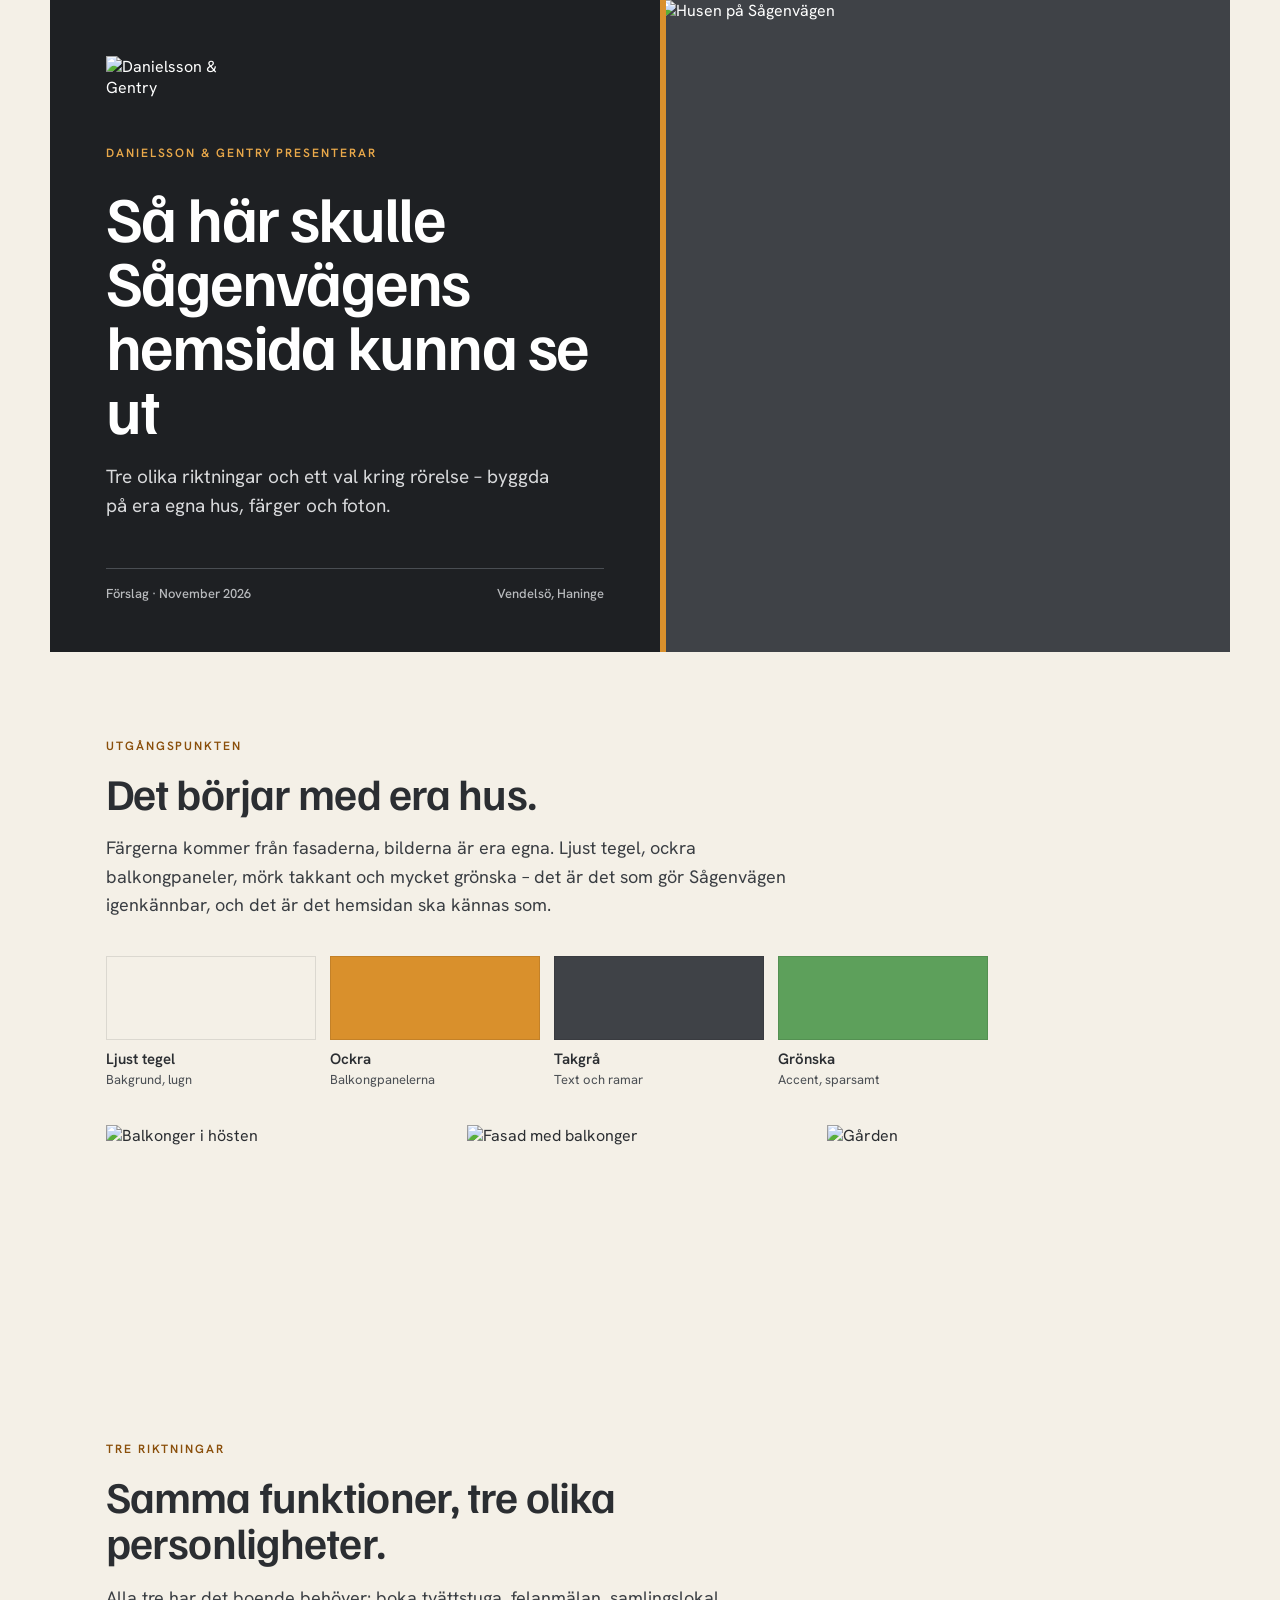
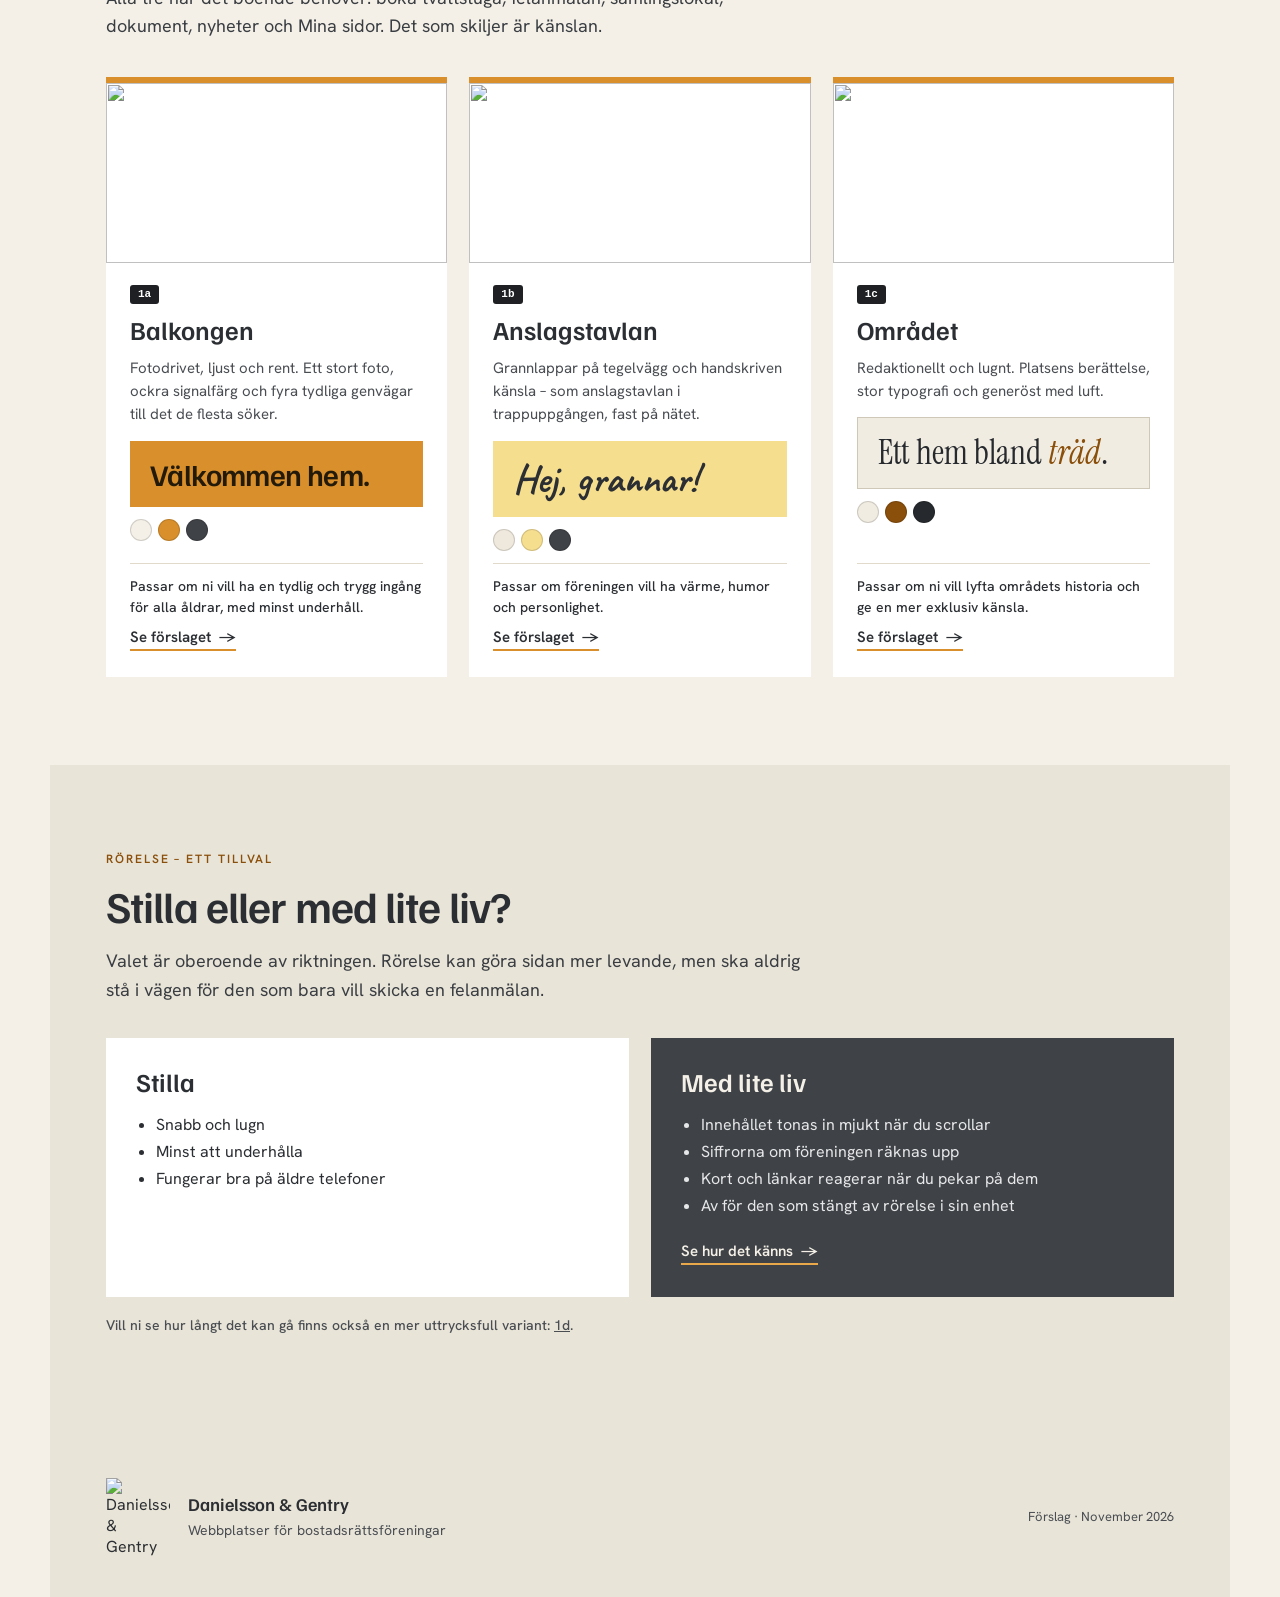
==== index.html @ 09987531 "Add files via upload" ====
<!DOCTYPE html>
<html lang="sv">
<head>
<meta charset="utf-8">
<meta name="viewport" content="width=device-width, initial-scale=1">
<title>Så här skulle Sågenvägens hemsida kunna se ut</title>
<meta name="robots" content="noindex, nofollow, noarchive">

<link rel="preconnect" href="https://fonts.googleapis.com">
<link href="https://fonts.googleapis.com/css2?family=Caveat:wght@700&family=Familjen+Grotesk:wght@400;500;600;700&family=Hanken+Grotesk:wght@400;500;600;700&family=Instrument+Serif:ital@0;1&display=swap" rel="stylesheet">
<style>
body{margin:0;background:#F4F0E7}
a{color:inherit}
.p{max-width:1180px;margin:0 auto;background:#F4F0E7;color:#2B2E32;font-family:'Hanken Grotesk',system-ui,sans-serif;overflow-x:clip}
.p *{box-sizing:border-box}
.sec{padding:88px 56px}
.kick{font:600 12px/1 'Hanken Grotesk',sans-serif;letter-spacing:.16em;text-transform:uppercase;color:#8A4F0B;margin-bottom:18px}
.h2{font:600 44px/1.05 'Familjen Grotesk',sans-serif;letter-spacing:-.02em;margin:0 0 18px;max-width:760px}
.lede{font:400 18px/1.6 'Hanken Grotesk',sans-serif;color:#3A3E43;max-width:700px;margin:0}

/* cover */
.cover{background:#1E2023;color:#fff;display:flex;flex-wrap:wrap;min-height:620px}
.cover .l{flex:1 1 460px;padding:56px 56px 48px;display:flex;flex-direction:column;justify-content:space-between;gap:48px}
.cover .logo{width:112px;height:auto;display:block}
.cover .by{font:600 12px/1.3 'Hanken Grotesk',sans-serif;letter-spacing:.16em;text-transform:uppercase;color:#E9A84A;margin-bottom:22px}
.cover h1{font:600 64px/1 'Familjen Grotesk',sans-serif;letter-spacing:-.025em;margin:0 0 22px}
.cover .sub{font:400 19px/1.55 'Hanken Grotesk',sans-serif;color:#D8D9DB;max-width:460px}
.cover .meta{font:500 13px/1.4 'Hanken Grotesk',sans-serif;color:#B9BBBE;border-top:1px solid #4A4E53;padding-top:16px;display:flex;justify-content:space-between;gap:16px}
.cover .r{flex:1 1 420px;min-height:340px;position:relative;background:#3F4247}
.cover .r img{position:absolute;inset:0;width:100%;height:100%;object-fit:cover;object-position:60% 55%}
.cover .r::after{content:"";position:absolute;left:0;top:0;bottom:0;width:6px;background:#D9902C}

/* swatches + photos */
.sw{display:flex;flex-wrap:wrap;gap:14px;margin:36px 0 36px}
.sw div{flex:1 1 160px;max-width:210px}
.sw i{display:block;height:84px;border:1px solid rgba(0,0,0,.1)}
.sw b{display:block;font:600 15px/1.2 'Hanken Grotesk',sans-serif;margin-top:10px}
.sw span{font:400 13px/1.3 'Hanken Grotesk',sans-serif;color:#4A4E53}
.ph3{display:flex;flex-wrap:wrap;gap:14px}
.ph3 img{flex:1 1 240px;height:230px;object-fit:cover;display:block;min-width:0;width:100%}
.note{font:500 14px/1.5 'Hanken Grotesk',sans-serif;color:#4A4E53;margin-top:18px}

/* directions */
.dirs{display:flex;flex-wrap:wrap;gap:22px;margin-top:36px;align-items:stretch}
.dc{flex:1 1 300px;background:#fff;display:flex;flex-direction:column;border-top:6px solid #D9902C;transition:transform .3s ease,box-shadow .3s ease;position:relative}
.dc:hover{transform:translateY(-6px);box-shadow:0 16px 28px rgba(40,30,10,.14)}
.dc img{width:100%;height:180px;object-fit:cover;display:block}
.dc .b{padding:22px 24px 26px;display:flex;flex-direction:column;gap:12px;flex:1}
.tag{display:inline-block;font:600 11px/1 ui-monospace,Menlo,monospace;padding:4px 8px;background:#1E2023;color:#fff;align-self:flex-start;border-radius:3px}
.dc h3{font:600 26px/1.1 'Familjen Grotesk',sans-serif;margin:0}
.dc p{font:400 15px/1.55 'Hanken Grotesk',sans-serif;color:#4A4E53;margin:0}
.try{padding:18px 20px;margin-top:2px}
.chips{display:flex;gap:6px}
.chips i{width:22px;height:22px;border-radius:50%;border:1px solid rgba(0,0,0,.15);display:block}
.fit{font:500 14px/1.5 'Hanken Grotesk',sans-serif;color:#2B2E32;border-top:1px solid #E1DACB;padding-top:12px;margin-top:auto}
.rec{position:absolute;right:14px;top:14px;background:#D9902C;color:#241A0A;font:600 12px/1 'Hanken Grotesk',sans-serif;padding:7px 10px;letter-spacing:.04em;z-index:2}
.lnk{font:600 15px/1 'Hanken Grotesk',sans-serif;color:#2B2E32;text-decoration:none;display:inline-flex;gap:8px;align-items:center;border-bottom:2px solid #D9902C;padding-bottom:4px;align-self:flex-start;transition:gap .25s}
.lnk:hover{gap:14px}

/* motion */
.mo{display:flex;flex-wrap:wrap;gap:22px;margin-top:34px}
.mo .c{flex:1 1 360px;padding:30px 30px 32px;background:#fff}
.mo .c.d{background:#3F4247;color:#F4F0E7}
.mo h3{font:600 26px/1.1 'Familjen Grotesk',sans-serif;margin:0 0 10px}
.mo ul{margin:14px 0 20px;padding-left:20px;font:400 16px/1.7 'Hanken Grotesk',sans-serif}
.mo .c.d ul{color:#E6E7E8}
.mo .c.d .lnk{color:#F4F0E7;border-bottom-color:#E9A84A}

/* steps */
.steps{display:flex;flex-wrap:wrap;gap:22px;margin-top:34px}
.st{flex:1 1 260px;border-top:2px solid #2B2E32;padding-top:18px}
.st .n{font:600 44px/1 'Familjen Grotesk',sans-serif;color:#D9902C}
.st h3{font:600 22px/1.2 'Familjen Grotesk',sans-serif;margin:10px 0 8px}
.st p{font:400 16px/1.55 'Hanken Grotesk',sans-serif;color:#4A4E53;margin:0}

/* footer */
.ft{background:#E9E4D8;padding:40px 56px;display:flex;flex-wrap:wrap;align-items:center;justify-content:space-between;gap:24px}
.ft img{width:64px;height:auto;display:block}
.ft .t{font:600 18px/1.3 'Familjen Grotesk',sans-serif}
.ft .t span{display:block;font:400 14px/1.5 'Hanken Grotesk',sans-serif;color:#4A4E53;margin-top:4px}

/* gentle reveal */
.cover .l>*{animation:up .9s cubic-bezier(.2,.7,.2,1) both}
.cover .l>*:nth-child(2){animation-delay:.15s}
.cover .l>*:nth-child(3){animation-delay:.3s}
@keyframes up{from{opacity:0;transform:translateY(20px)}to{opacity:1;transform:none}}
@media (max-width:640px){.sec{padding:56px 22px}.cover .l{padding:32px 22px}.cover h1{font-size:44px}.h2{font-size:34px}.ft{padding:32px 22px}}
@media (prefers-reduced-motion:reduce){.p *{animation:none!important;transition:none!important}}
@media print{
 .p,.p *{-webkit-print-color-adjust:exact;print-color-adjust:exact}
 .p *{animation:none!important;transition:none!important}
 .dc,.st,.mo .c,.sw div,.ft{break-inside:avoid}
 .sec{break-inside:auto}
 .cover{break-after:page}
}
</style>

<style>
/* ---- mobil ---- */
html{-webkit-text-size-adjust:100%}body{overflow-x:hidden}img{max-width:100%}
@media (max-width:820px){.sec{padding:56px 20px}.cover .l{padding:32px 20px}.cover h1{font-size:42px}.h2{font-size:32px}.ft{padding:32px 20px}.cover{min-height:0}.cover .r{min-height:240px}}
</style>
</head>
<body>



<div id="p-root" class="p">

<header class="cover">
 <div class="l">
  <img class="logo" src="img/dg-logo-white.png" alt="Danielsson &amp; Gentry">
  <div>
   <div class="by">Danielsson &amp; Gentry presenterar</div>
   <h1>Så här skulle Sågenvägens hemsida kunna se ut</h1>
   <div class="sub">Tre olika riktningar och ett val kring rörelse – byggda på era egna hus, färger och foton.</div>
  </div>
  <div class="meta"><span>Förslag · November 2026</span><span>Vendelsö, Haninge</span></div>
 </div>
 <div class="r"><img src="img/gard.jpg" alt="Husen på Sågenvägen"></div>
</header>

<section class="sec">
 <div class="rv"><div class="kick">Utgångspunkten</div>
 <h2 class="h2">Det börjar med era hus.</h2>
 <p class="lede">Färgerna kommer från fasaderna, bilderna är era egna. Ljust tegel, ockra balkongpaneler, mörk takkant och mycket grönska – det är det som gör Sågenvägen igenkännbar, och det är det hemsidan ska kännas som.</p></div>
 <div class="sw rv" style="--d:.1s">
  <div><i style="background:#F4F0E7"></i><b>Ljust tegel</b><span>Bakgrund, lugn</span></div>
  <div><i style="background:#D9902C"></i><b>Ockra</b><span>Balkongpanelerna</span></div>
  <div><i style="background:#3F4247"></i><b>Takgrå</b><span>Text och ramar</span></div>
  <div><i style="background:#5DA05B"></i><b>Grönska</b><span>Accent, sparsamt</span></div>
 </div>
 <div class="ph3 rv" style="--d:.15s">
  <img src="img/balkonger.jpg" alt="Balkonger i hösten" style="object-position:40% 60%">
  <img src="img/fasad.jpg" alt="Fasad med balkonger" style="object-position:50% 40%">
  <img src="img/gard.jpg" alt="Gården" style="object-position:62% 55%">
 </div>
 </section>

<section class="sec" style="padding-top:0">
 <div class="rv"><div class="kick">Tre riktningar</div>
 <h2 class="h2">Samma funktioner, tre olika personligheter.</h2>
 <p class="lede">Alla tre har det boende behöver: boka tvättstuga, felanmälan, samlingslokal, dokument, nyheter och Mina sidor. Det som skiljer är känslan.</p></div>
 <div class="dirs">
  <article class="dc rv" style="--d:0s">
   <img src="img/gard.jpg" alt="" style="object-position:62% 55%">
   <div class="b">
    <span class="tag">1a</span>
    <h3>Balkongen</h3>
    <p>Fotodrivet, ljust och rent. Ett stort foto, ockra signalfärg och fyra tydliga genvägar till det de flesta söker.</p>
    <div class="try" style="background:#D9902C;color:#241A0A;font:600 30px/1 'Familjen Grotesk',sans-serif;letter-spacing:-.02em">Välkommen hem.</div>
    <div class="chips" aria-hidden="true"><i style="background:#F4F0E7"></i><i style="background:#D9902C"></i><i style="background:#3F4247"></i></div>
    <div class="fit">Passar om ni vill ha en tydlig och trygg ingång för alla åldrar, med minst underhåll.</div>
    <a class="lnk" href="balkongen.html">Se förslaget <span aria-hidden="true">→</span></a>
   </div>
  </article>
  <article class="dc rv" style="--d:.12s">
   <img src="img/balkonger.jpg" alt="" style="object-position:40% 55%">
   <div class="b">
    <span class="tag">1b</span>
    <h3>Anslagstavlan</h3>
    <p>Grannlappar på tegelvägg och handskriven känsla – som anslagstavlan i trappuppgången, fast på nätet.</p>
    <div class="try" style="background:#F6DE8F;color:#2B2E32;font:700 40px/1 'Caveat',cursive">Hej, grannar!</div>
    <div class="chips" aria-hidden="true"><i style="background:#EFE9DD"></i><i style="background:#F6DE8F"></i><i style="background:#3F4247"></i></div>
    <div class="fit">Passar om föreningen vill ha värme, humor och personlighet.</div>
    <a class="lnk" href="anslagstavlan.html">Se förslaget <span aria-hidden="true">→</span></a>
   </div>
  </article>
  <article class="dc rv" style="--d:.24s">
   <img src="img/fasad.jpg" alt="" style="object-position:50% 40%">
   <div class="b">
    <span class="tag">1c</span>
    <h3>Området</h3>
    <p>Redaktionellt och lugnt. Platsens berättelse, stor typografi och generöst med luft.</p>
    <div class="try" style="background:#F1ECE1;color:#26292D;border:1px solid #CFC8B8;font:400 34px/1 'Instrument Serif',serif">Ett hem bland <em style="color:#8A4F0B">träd</em>.</div>
    <div class="chips" aria-hidden="true"><i style="background:#F1ECE1"></i><i style="background:#8A4F0B"></i><i style="background:#26292D"></i></div>
    <div class="fit">Passar om ni vill lyfta områdets historia och ge en mer exklusiv känsla.</div>
    <a class="lnk" href="omradet.html">Se förslaget <span aria-hidden="true">→</span></a>
   </div>
  </article>
 </div>
 </section>

<section class="sec" style="background:#E9E4D8">
 <div class="rv"><div class="kick">Rörelse – ett tillval</div>
 <h2 class="h2">Stilla eller med lite liv?</h2>
 <p class="lede">Valet är oberoende av riktningen. Rörelse kan göra sidan mer levande, men ska aldrig stå i vägen för den som bara vill skicka en felanmälan.</p></div>
 <div class="mo">
  <div class="c rv"><h3>Stilla</h3>
   <ul><li>Snabb och lugn</li><li>Minst att underhålla</li><li>Fungerar bra på äldre telefoner</li></ul></div>
  <div class="c d rv" style="--d:.12s"><h3>Med lite liv</h3>
   <ul><li>Innehållet tonas in mjukt när du scrollar</li><li>Siffrorna om föreningen räknas upp</li><li>Kort och länkar reagerar när du pekar på dem</li><li>Av för den som stängt av rörelse i sin enhet</li></ul>
   <a class="lnk" href="rorelse-dampad.html">Se hur det känns <span aria-hidden="true">→</span></a></div>
 </div>
 <p class="note rv">Vill ni se hur långt det kan gå finns också en mer uttrycksfull variant: <a href="rorelse-uttrycksfull.html">1d</a>.</p>
</section>

<footer class="ft">
 <div style="display:flex;align-items:center;gap:18px"><img src="img/dg-logo-black.png" alt="Danielsson &amp; Gentry"><div class="t">Danielsson &amp; Gentry<span>Webbplatser för bostadsrättsföreningar</span></div></div>
 <div style="font:400 13px/1.5 'Hanken Grotesk',sans-serif;color:#4A4E53">Förslag · November 2026</div>
</footer>
</div>


</body>
</html>
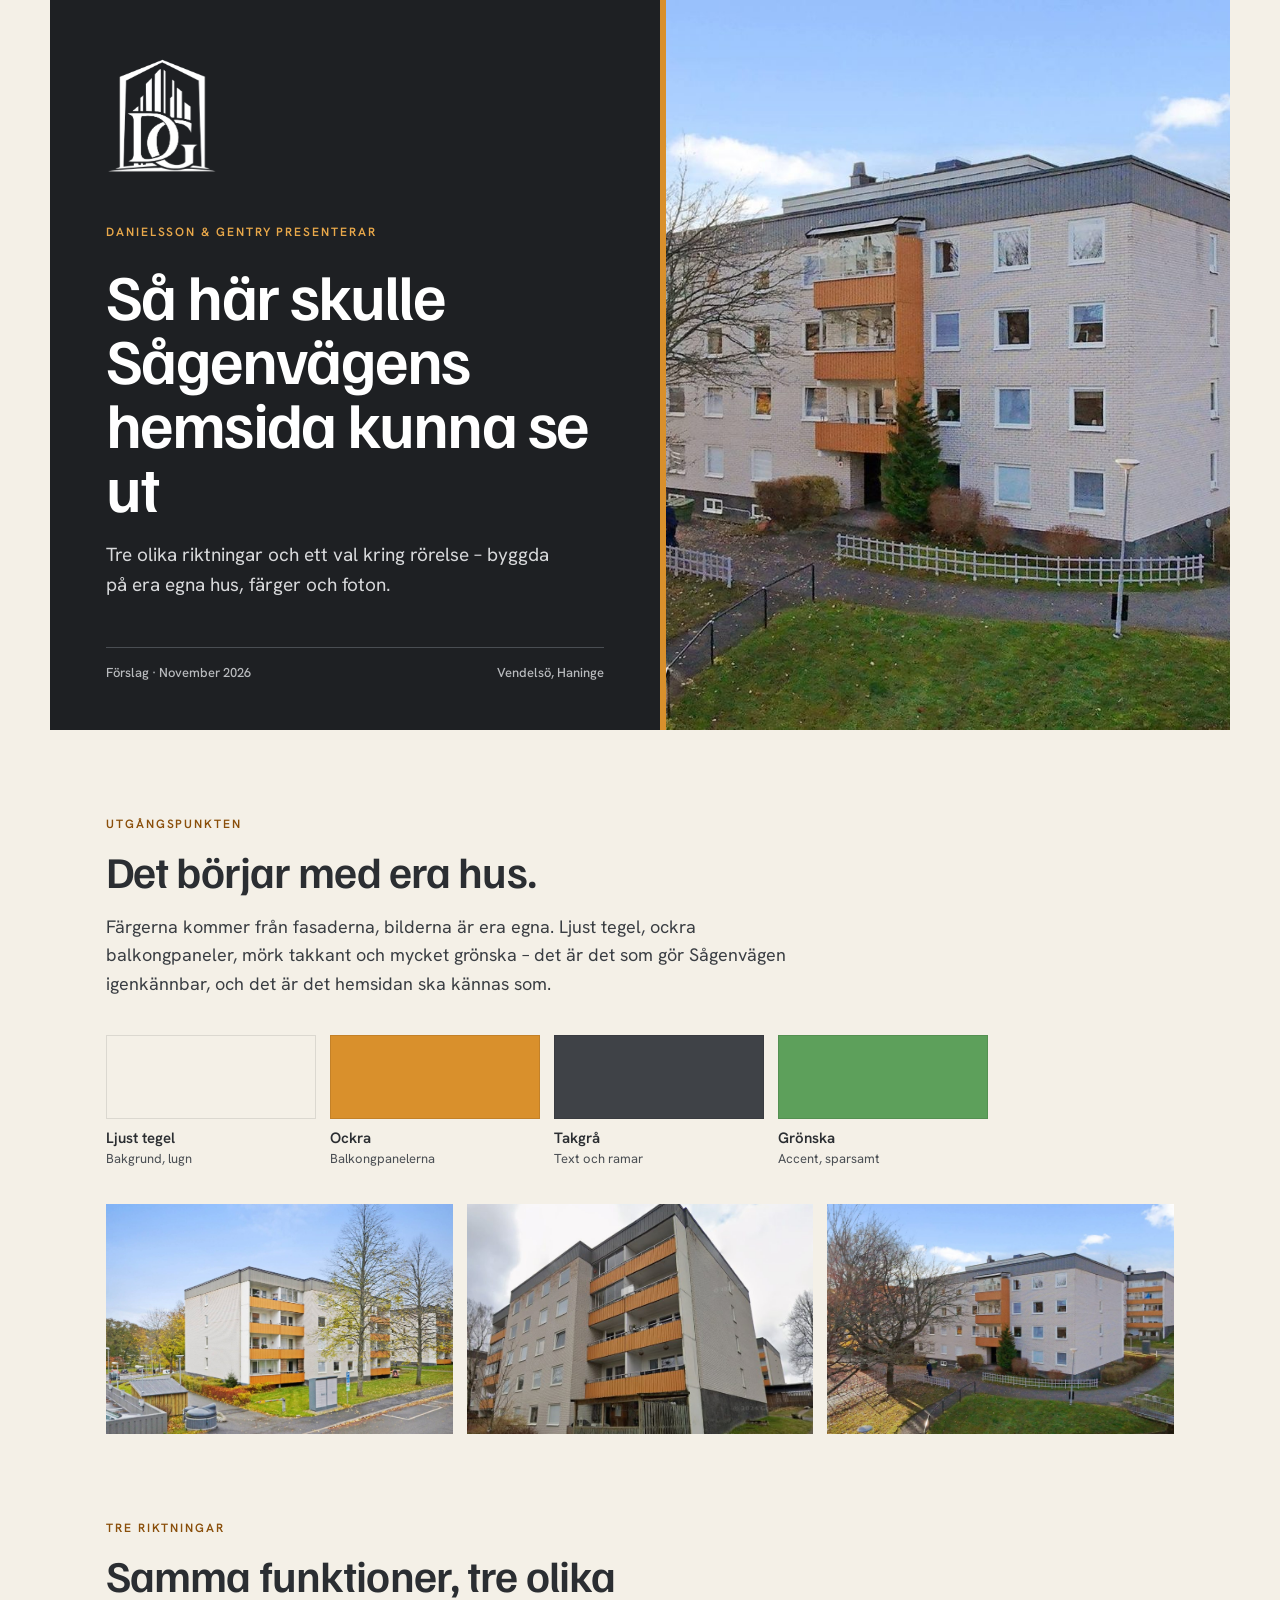
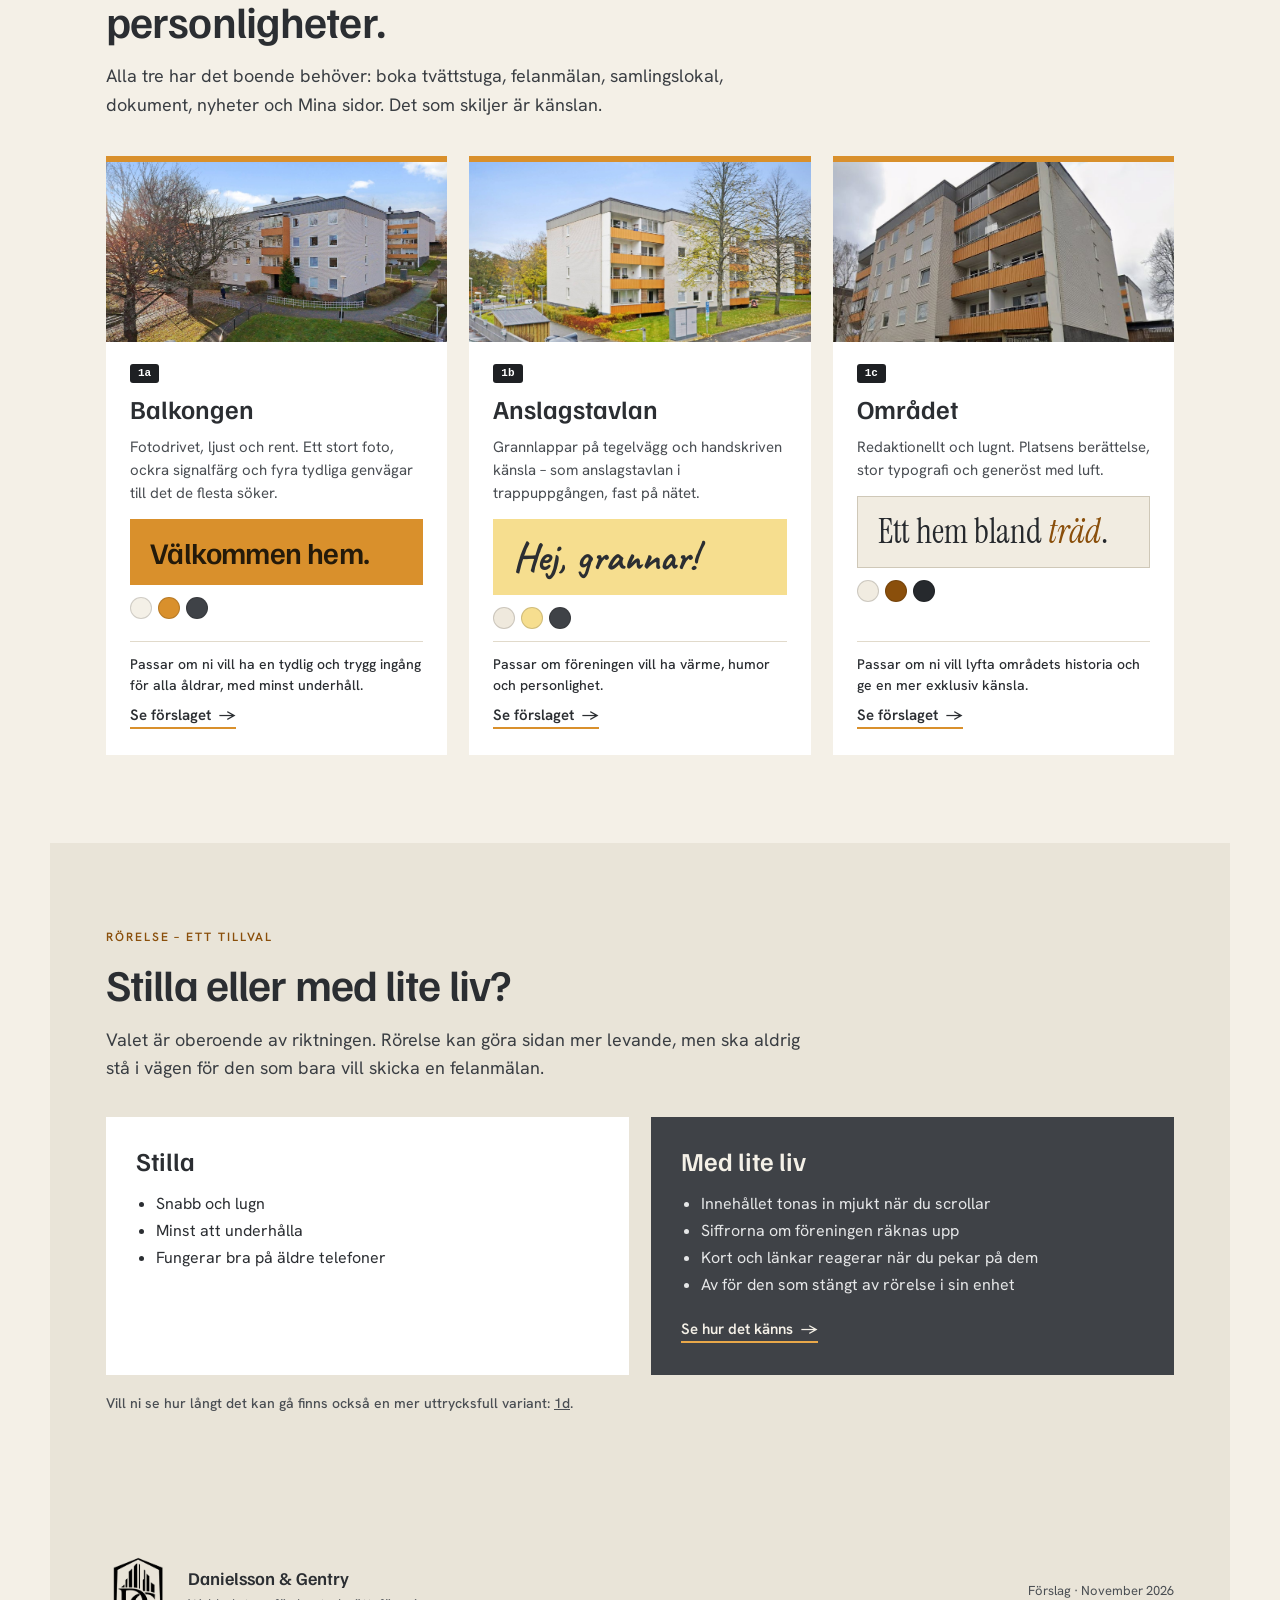
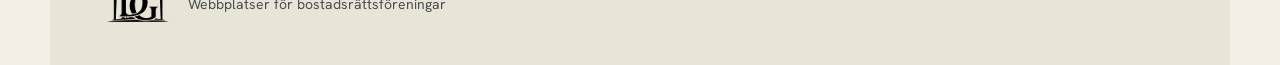
==== commit 8fb049dc: "Add files via upload" ====
--- a/index.html
+++ b/index.html
@@ -109,7 +109,7 @@
 
 <header class="cover">
  <div class="l">
-  <img class="logo" src="img/dg-logo-white.png" alt="Danielsson &amp; Gentry">
+  <img class="logo" src="dg-logo-white.png" alt="Danielsson &amp; Gentry">
   <div>
    <div class="by">Danielsson &amp; Gentry presenterar</div>
    <h1>Så här skulle Sågenvägens hemsida kunna se ut</h1>
@@ -117,7 +117,7 @@
   </div>
   <div class="meta"><span>Förslag · November 2026</span><span>Vendelsö, Haninge</span></div>
  </div>
- <div class="r"><img src="img/gard.jpg" alt="Husen på Sågenvägen"></div>
+ <div class="r"><img src="gard.jpg" alt="Husen på Sågenvägen"></div>
 </header>
 
 <section class="sec">
@@ -131,9 +131,9 @@
   <div><i style="background:#5DA05B"></i><b>Grönska</b><span>Accent, sparsamt</span></div>
  </div>
  <div class="ph3 rv" style="--d:.15s">
-  <img src="img/balkonger.jpg" alt="Balkonger i hösten" style="object-position:40% 60%">
-  <img src="img/fasad.jpg" alt="Fasad med balkonger" style="object-position:50% 40%">
-  <img src="img/gard.jpg" alt="Gården" style="object-position:62% 55%">
+  <img src="balkonger.jpg" alt="Balkonger i hösten" style="object-position:40% 60%">
+  <img src="fasad.jpg" alt="Fasad med balkonger" style="object-position:50% 40%">
+  <img src="gard.jpg" alt="Gården" style="object-position:62% 55%">
  </div>
  </section>
 
@@ -143,7 +143,7 @@
  <p class="lede">Alla tre har det boende behöver: boka tvättstuga, felanmälan, samlingslokal, dokument, nyheter och Mina sidor. Det som skiljer är känslan.</p></div>
  <div class="dirs">
   <article class="dc rv" style="--d:0s">
-   <img src="img/gard.jpg" alt="" style="object-position:62% 55%">
+   <img src="gard.jpg" alt="" style="object-position:62% 55%">
    <div class="b">
     <span class="tag">1a</span>
     <h3>Balkongen</h3>
@@ -155,7 +155,7 @@
    </div>
   </article>
   <article class="dc rv" style="--d:.12s">
-   <img src="img/balkonger.jpg" alt="" style="object-position:40% 55%">
+   <img src="balkonger.jpg" alt="" style="object-position:40% 55%">
    <div class="b">
     <span class="tag">1b</span>
     <h3>Anslagstavlan</h3>
@@ -167,7 +167,7 @@
    </div>
   </article>
   <article class="dc rv" style="--d:.24s">
-   <img src="img/fasad.jpg" alt="" style="object-position:50% 40%">
+   <img src="fasad.jpg" alt="" style="object-position:50% 40%">
    <div class="b">
     <span class="tag">1c</span>
     <h3>Området</h3>
@@ -196,7 +196,7 @@
 </section>
 
 <footer class="ft">
- <div style="display:flex;align-items:center;gap:18px"><img src="img/dg-logo-black.png" alt="Danielsson &amp; Gentry"><div class="t">Danielsson &amp; Gentry<span>Webbplatser för bostadsrättsföreningar</span></div></div>
+ <div style="display:flex;align-items:center;gap:18px"><img src="dg-logo-black.png" alt="Danielsson &amp; Gentry"><div class="t">Danielsson &amp; Gentry<span>Webbplatser för bostadsrättsföreningar</span></div></div>
  <div style="font:400 13px/1.5 'Hanken Grotesk',sans-serif;color:#4A4E53">Förslag · November 2026</div>
 </footer>
 </div>
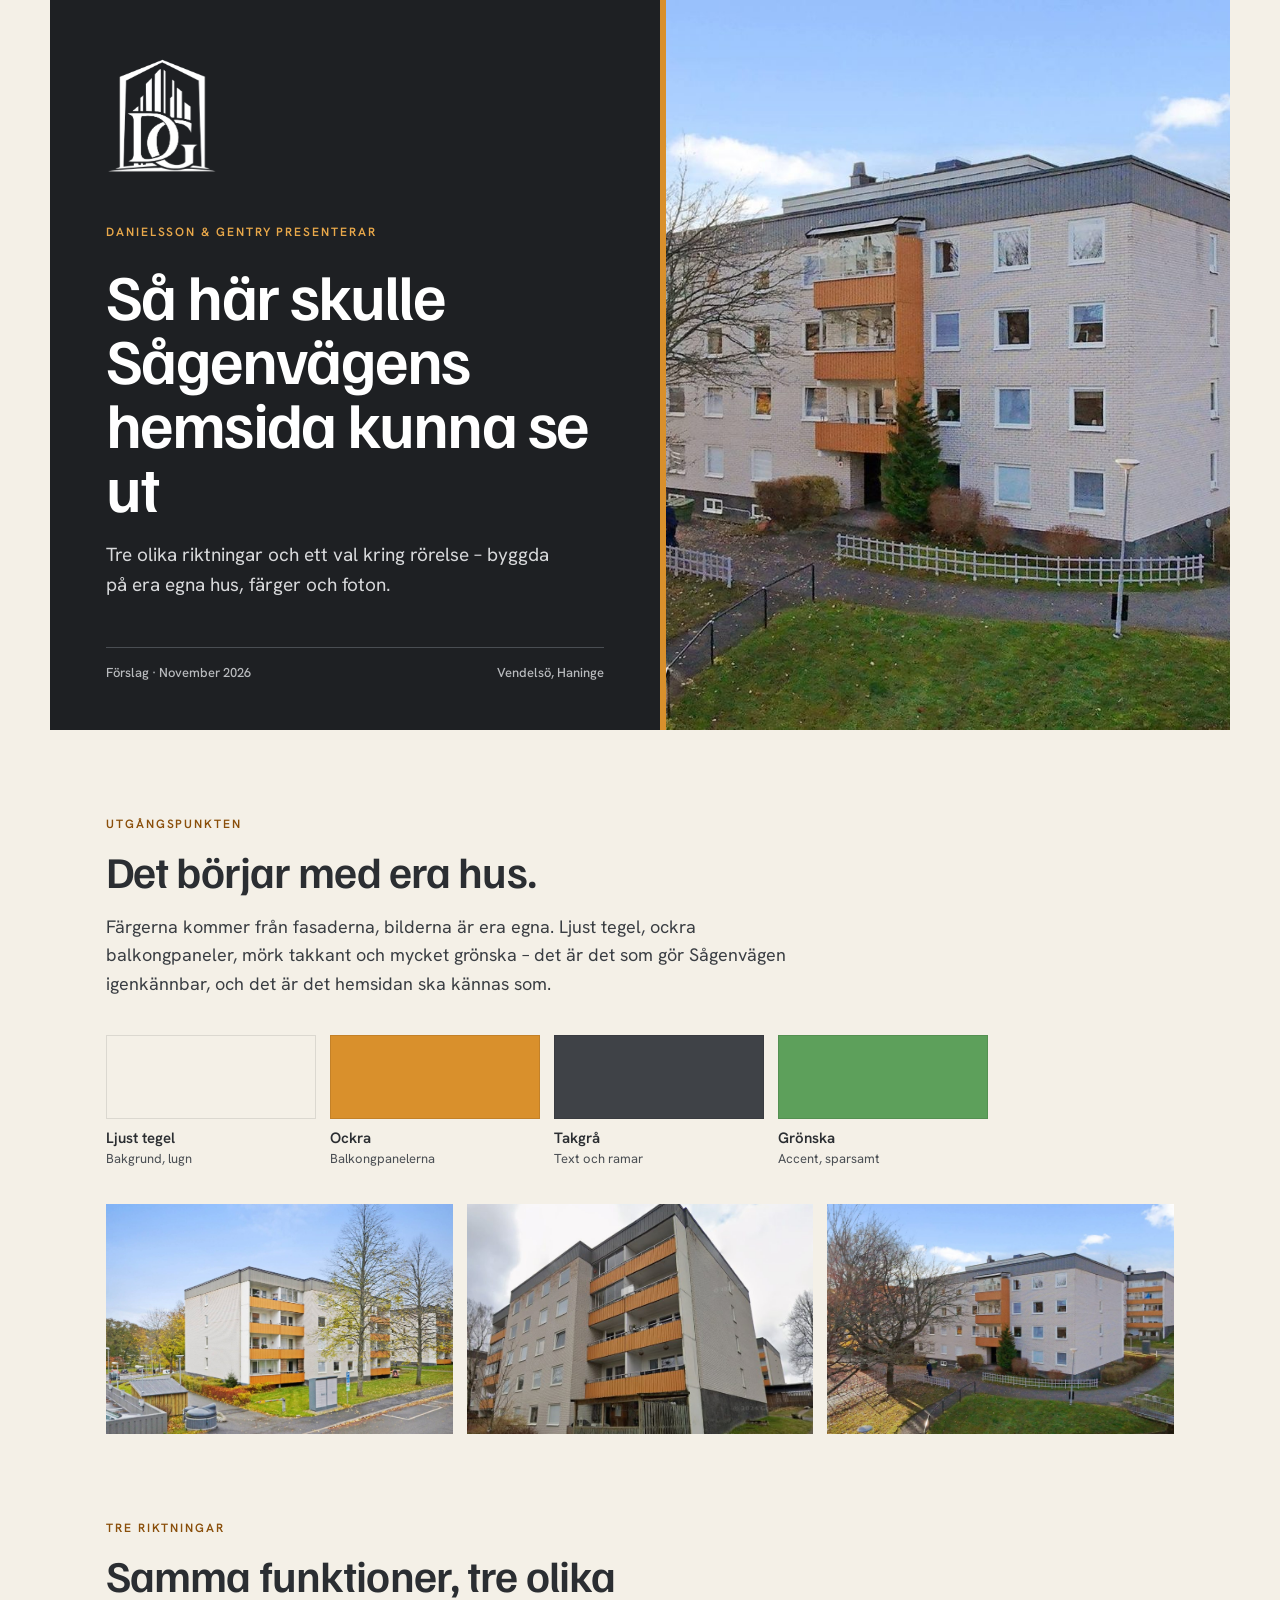
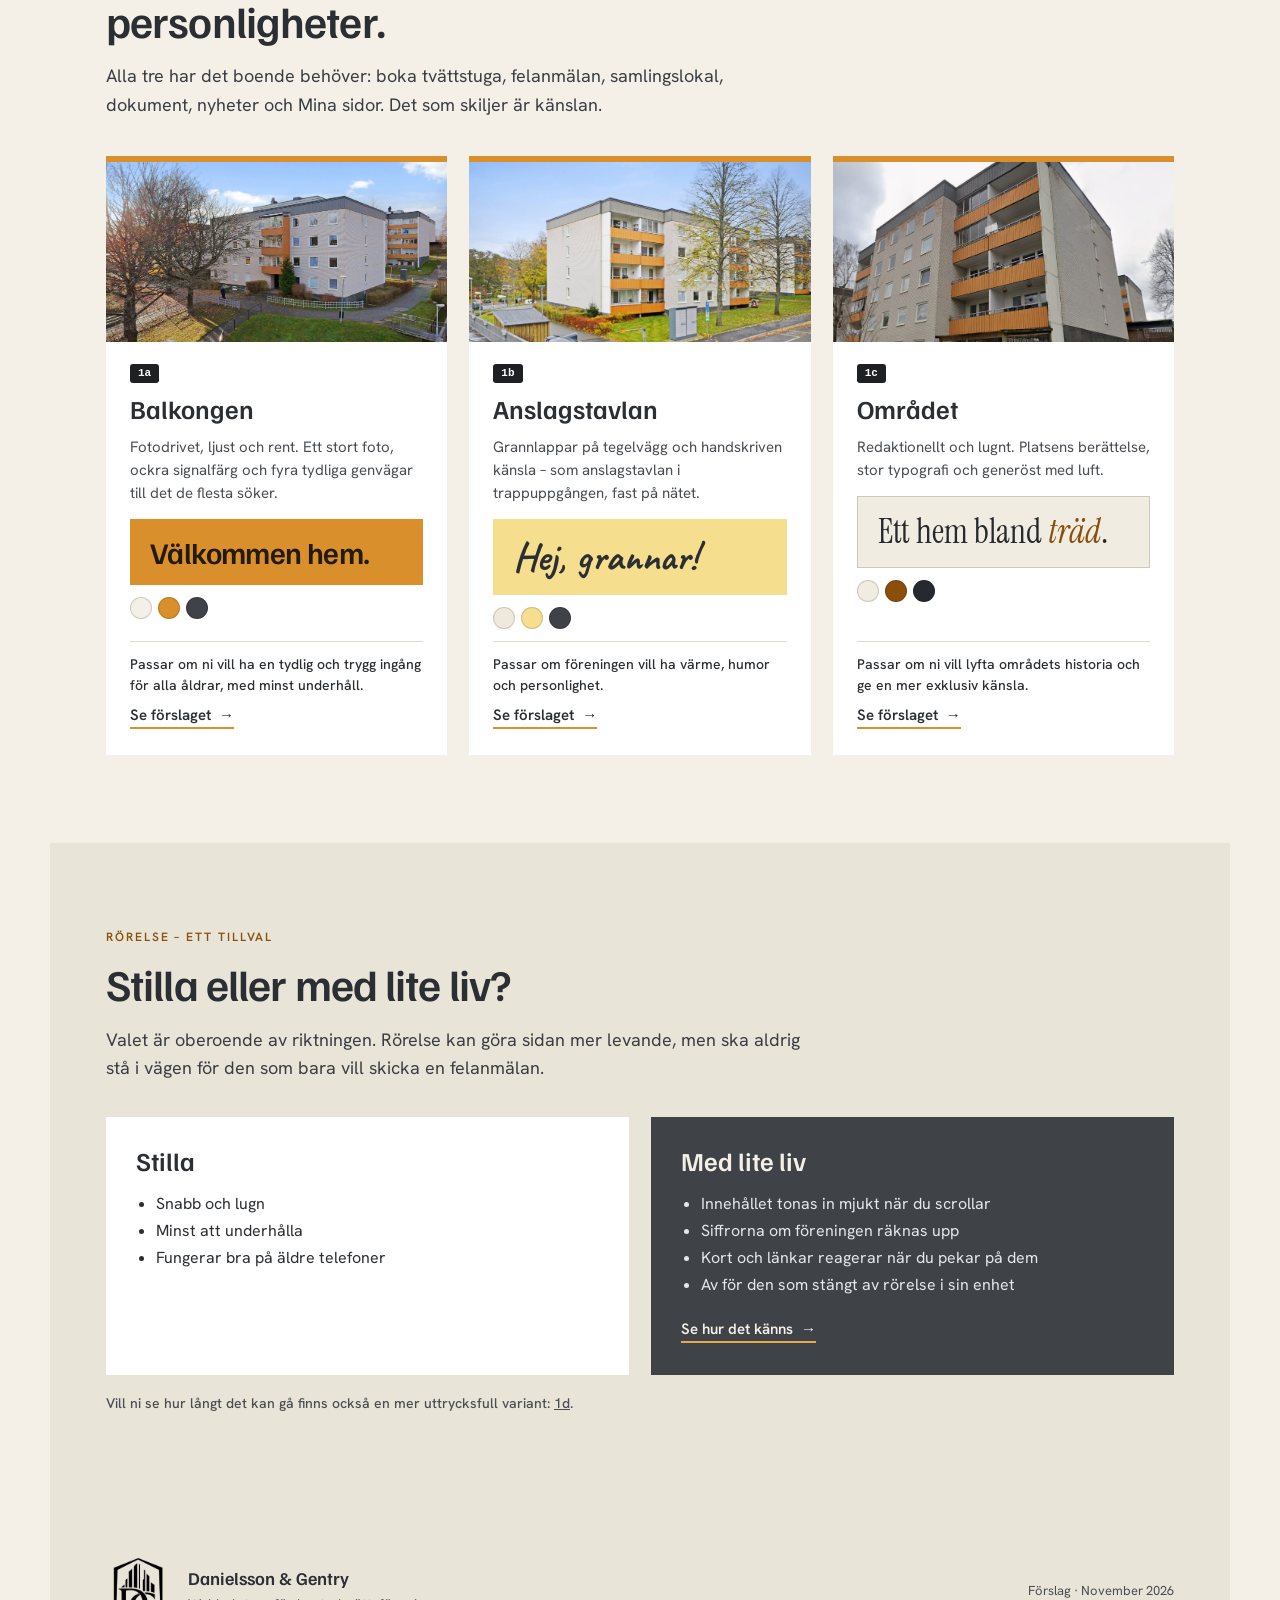
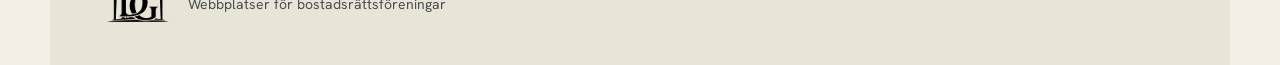
==== commit ceae8c48: "Servera Google Fonts lokalt (GDPR) Co-Authored-By: Claude Sonnet 5.5 <noreply@anthropic.com> Claude-" ====
--- a/index.html
+++ b/index.html
@@ -6,8 +6,7 @@
 <title>Så här skulle Sågenvägens hemsida kunna se ut</title>
 <meta name="robots" content="noindex, nofollow, noarchive">
 
-<link rel="preconnect" href="https://fonts.googleapis.com">
-<link href="https://fonts.googleapis.com/css2?family=Caveat:wght@700&family=Familjen+Grotesk:wght@400;500;600;700&family=Hanken+Grotesk:wght@400;500;600;700&family=Instrument+Serif:ital@0;1&display=swap" rel="stylesheet">
+<link href="fonts/fonts.css" rel="stylesheet">
 <style>
 body{margin:0;background:#F4F0E7}
 a{color:inherit}
--- a/fonts/fonts.css
+++ b/fonts/fonts.css
@@ -0,0 +1,217 @@
+/* Google Fonts, lokalt hostade (latin + latin-ext). Familjen Grotesk, Hanken Grotesk, Caveat, Instrument Serif: SIL Open Font License. */
+/* latin-ext */
+@font-face {
+  font-family: 'Caveat';
+  font-style: normal;
+  font-weight: 500;
+  font-display: swap;
+  src: url(caveat-normal-500-latin-ext.woff2) format('woff2');
+  unicode-range: U+0100-02BA, U+02BD-02C5, U+02C7-02CC, U+02CE-02D7, U+02DD-02FF, U+0304, U+0308, U+0329, U+1D00-1DBF, U+1E00-1E9F, U+1EF2-1EFF, U+2020, U+20A0-20AB, U+20AD-20C4, U+2113, U+2C60-2C7F, U+A720-A7FF;
+}
+/* latin */
+@font-face {
+  font-family: 'Caveat';
+  font-style: normal;
+  font-weight: 500;
+  font-display: swap;
+  src: url(caveat-normal-500-latin.woff2) format('woff2');
+  unicode-range: U+0000-00FF, U+0131, U+0152-0153, U+02BB-02BC, U+02C6, U+02DA, U+02DC, U+0304, U+0308, U+0329, U+2000-206F, U+20AC, U+2122, U+2191, U+2193, U+2212, U+2215, U+FEFF, U+FFFD;
+}
+/* latin-ext */
+@font-face {
+  font-family: 'Caveat';
+  font-style: normal;
+  font-weight: 700;
+  font-display: swap;
+  src: url(caveat-normal-500-latin-ext.woff2) format('woff2');
+  unicode-range: U+0100-02BA, U+02BD-02C5, U+02C7-02CC, U+02CE-02D7, U+02DD-02FF, U+0304, U+0308, U+0329, U+1D00-1DBF, U+1E00-1E9F, U+1EF2-1EFF, U+2020, U+20A0-20AB, U+20AD-20C4, U+2113, U+2C60-2C7F, U+A720-A7FF;
+}
+/* latin */
+@font-face {
+  font-family: 'Caveat';
+  font-style: normal;
+  font-weight: 700;
+  font-display: swap;
+  src: url(caveat-normal-500-latin.woff2) format('woff2');
+  unicode-range: U+0000-00FF, U+0131, U+0152-0153, U+02BB-02BC, U+02C6, U+02DA, U+02DC, U+0304, U+0308, U+0329, U+2000-206F, U+20AC, U+2122, U+2191, U+2193, U+2212, U+2215, U+FEFF, U+FFFD;
+}
+/* latin-ext */
+@font-face {
+  font-family: 'Familjen Grotesk';
+  font-style: normal;
+  font-weight: 400;
+  font-display: swap;
+  src: url(familjen-grotesk-normal-400-latin-ext.woff2) format('woff2');
+  unicode-range: U+0100-02BA, U+02BD-02C5, U+02C7-02CC, U+02CE-02D7, U+02DD-02FF, U+0304, U+0308, U+0329, U+1D00-1DBF, U+1E00-1E9F, U+1EF2-1EFF, U+2020, U+20A0-20AB, U+20AD-20C4, U+2113, U+2C60-2C7F, U+A720-A7FF;
+}
+/* latin */
+@font-face {
+  font-family: 'Familjen Grotesk';
+  font-style: normal;
+  font-weight: 400;
+  font-display: swap;
+  src: url(familjen-grotesk-normal-400-latin.woff2) format('woff2');
+  unicode-range: U+0000-00FF, U+0131, U+0152-0153, U+02BB-02BC, U+02C6, U+02DA, U+02DC, U+0304, U+0308, U+0329, U+2000-206F, U+20AC, U+2122, U+2191, U+2193, U+2212, U+2215, U+FEFF, U+FFFD;
+}
+/* latin-ext */
+@font-face {
+  font-family: 'Familjen Grotesk';
+  font-style: normal;
+  font-weight: 500;
+  font-display: swap;
+  src: url(familjen-grotesk-normal-400-latin-ext.woff2) format('woff2');
+  unicode-range: U+0100-02BA, U+02BD-02C5, U+02C7-02CC, U+02CE-02D7, U+02DD-02FF, U+0304, U+0308, U+0329, U+1D00-1DBF, U+1E00-1E9F, U+1EF2-1EFF, U+2020, U+20A0-20AB, U+20AD-20C4, U+2113, U+2C60-2C7F, U+A720-A7FF;
+}
+/* latin */
+@font-face {
+  font-family: 'Familjen Grotesk';
+  font-style: normal;
+  font-weight: 500;
+  font-display: swap;
+  src: url(familjen-grotesk-normal-400-latin.woff2) format('woff2');
+  unicode-range: U+0000-00FF, U+0131, U+0152-0153, U+02BB-02BC, U+02C6, U+02DA, U+02DC, U+0304, U+0308, U+0329, U+2000-206F, U+20AC, U+2122, U+2191, U+2193, U+2212, U+2215, U+FEFF, U+FFFD;
+}
+/* latin-ext */
+@font-face {
+  font-family: 'Familjen Grotesk';
+  font-style: normal;
+  font-weight: 600;
+  font-display: swap;
+  src: url(familjen-grotesk-normal-400-latin-ext.woff2) format('woff2');
+  unicode-range: U+0100-02BA, U+02BD-02C5, U+02C7-02CC, U+02CE-02D7, U+02DD-02FF, U+0304, U+0308, U+0329, U+1D00-1DBF, U+1E00-1E9F, U+1EF2-1EFF, U+2020, U+20A0-20AB, U+20AD-20C4, U+2113, U+2C60-2C7F, U+A720-A7FF;
+}
+/* latin */
+@font-face {
+  font-family: 'Familjen Grotesk';
+  font-style: normal;
+  font-weight: 600;
+  font-display: swap;
+  src: url(familjen-grotesk-normal-400-latin.woff2) format('woff2');
+  unicode-range: U+0000-00FF, U+0131, U+0152-0153, U+02BB-02BC, U+02C6, U+02DA, U+02DC, U+0304, U+0308, U+0329, U+2000-206F, U+20AC, U+2122, U+2191, U+2193, U+2212, U+2215, U+FEFF, U+FFFD;
+}
+/* latin-ext */
+@font-face {
+  font-family: 'Familjen Grotesk';
+  font-style: normal;
+  font-weight: 700;
+  font-display: swap;
+  src: url(familjen-grotesk-normal-400-latin-ext.woff2) format('woff2');
+  unicode-range: U+0100-02BA, U+02BD-02C5, U+02C7-02CC, U+02CE-02D7, U+02DD-02FF, U+0304, U+0308, U+0329, U+1D00-1DBF, U+1E00-1E9F, U+1EF2-1EFF, U+2020, U+20A0-20AB, U+20AD-20C4, U+2113, U+2C60-2C7F, U+A720-A7FF;
+}
+/* latin */
+@font-face {
+  font-family: 'Familjen Grotesk';
+  font-style: normal;
+  font-weight: 700;
+  font-display: swap;
+  src: url(familjen-grotesk-normal-400-latin.woff2) format('woff2');
+  unicode-range: U+0000-00FF, U+0131, U+0152-0153, U+02BB-02BC, U+02C6, U+02DA, U+02DC, U+0304, U+0308, U+0329, U+2000-206F, U+20AC, U+2122, U+2191, U+2193, U+2212, U+2215, U+FEFF, U+FFFD;
+}
+/* latin-ext */
+@font-face {
+  font-family: 'Hanken Grotesk';
+  font-style: normal;
+  font-weight: 400;
+  font-display: swap;
+  src: url(hanken-grotesk-normal-400-latin-ext.woff2) format('woff2');
+  unicode-range: U+0100-02BA, U+02BD-02C5, U+02C7-02CC, U+02CE-02D7, U+02DD-02FF, U+0304, U+0308, U+0329, U+1D00-1DBF, U+1E00-1E9F, U+1EF2-1EFF, U+2020, U+20A0-20AB, U+20AD-20C4, U+2113, U+2C60-2C7F, U+A720-A7FF;
+}
+/* latin */
+@font-face {
+  font-family: 'Hanken Grotesk';
+  font-style: normal;
+  font-weight: 400;
+  font-display: swap;
+  src: url(hanken-grotesk-normal-400-latin.woff2) format('woff2');
+  unicode-range: U+0000-00FF, U+0131, U+0152-0153, U+02BB-02BC, U+02C6, U+02DA, U+02DC, U+0304, U+0308, U+0329, U+2000-206F, U+20AC, U+2122, U+2191, U+2193, U+2212, U+2215, U+FEFF, U+FFFD;
+}
+/* latin-ext */
+@font-face {
+  font-family: 'Hanken Grotesk';
+  font-style: normal;
+  font-weight: 500;
+  font-display: swap;
+  src: url(hanken-grotesk-normal-400-latin-ext.woff2) format('woff2');
+  unicode-range: U+0100-02BA, U+02BD-02C5, U+02C7-02CC, U+02CE-02D7, U+02DD-02FF, U+0304, U+0308, U+0329, U+1D00-1DBF, U+1E00-1E9F, U+1EF2-1EFF, U+2020, U+20A0-20AB, U+20AD-20C4, U+2113, U+2C60-2C7F, U+A720-A7FF;
+}
+/* latin */
+@font-face {
+  font-family: 'Hanken Grotesk';
+  font-style: normal;
+  font-weight: 500;
+  font-display: swap;
+  src: url(hanken-grotesk-normal-400-latin.woff2) format('woff2');
+  unicode-range: U+0000-00FF, U+0131, U+0152-0153, U+02BB-02BC, U+02C6, U+02DA, U+02DC, U+0304, U+0308, U+0329, U+2000-206F, U+20AC, U+2122, U+2191, U+2193, U+2212, U+2215, U+FEFF, U+FFFD;
+}
+/* latin-ext */
+@font-face {
+  font-family: 'Hanken Grotesk';
+  font-style: normal;
+  font-weight: 600;
+  font-display: swap;
+  src: url(hanken-grotesk-normal-400-latin-ext.woff2) format('woff2');
+  unicode-range: U+0100-02BA, U+02BD-02C5, U+02C7-02CC, U+02CE-02D7, U+02DD-02FF, U+0304, U+0308, U+0329, U+1D00-1DBF, U+1E00-1E9F, U+1EF2-1EFF, U+2020, U+20A0-20AB, U+20AD-20C4, U+2113, U+2C60-2C7F, U+A720-A7FF;
+}
+/* latin */
+@font-face {
+  font-family: 'Hanken Grotesk';
+  font-style: normal;
+  font-weight: 600;
+  font-display: swap;
+  src: url(hanken-grotesk-normal-400-latin.woff2) format('woff2');
+  unicode-range: U+0000-00FF, U+0131, U+0152-0153, U+02BB-02BC, U+02C6, U+02DA, U+02DC, U+0304, U+0308, U+0329, U+2000-206F, U+20AC, U+2122, U+2191, U+2193, U+2212, U+2215, U+FEFF, U+FFFD;
+}
+/* latin-ext */
+@font-face {
+  font-family: 'Hanken Grotesk';
+  font-style: normal;
+  font-weight: 700;
+  font-display: swap;
+  src: url(hanken-grotesk-normal-400-latin-ext.woff2) format('woff2');
+  unicode-range: U+0100-02BA, U+02BD-02C5, U+02C7-02CC, U+02CE-02D7, U+02DD-02FF, U+0304, U+0308, U+0329, U+1D00-1DBF, U+1E00-1E9F, U+1EF2-1EFF, U+2020, U+20A0-20AB, U+20AD-20C4, U+2113, U+2C60-2C7F, U+A720-A7FF;
+}
+/* latin */
+@font-face {
+  font-family: 'Hanken Grotesk';
+  font-style: normal;
+  font-weight: 700;
+  font-display: swap;
+  src: url(hanken-grotesk-normal-400-latin.woff2) format('woff2');
+  unicode-range: U+0000-00FF, U+0131, U+0152-0153, U+02BB-02BC, U+02C6, U+02DA, U+02DC, U+0304, U+0308, U+0329, U+2000-206F, U+20AC, U+2122, U+2191, U+2193, U+2212, U+2215, U+FEFF, U+FFFD;
+}
+/* latin-ext */
+@font-face {
+  font-family: 'Instrument Serif';
+  font-style: italic;
+  font-weight: 400;
+  font-display: swap;
+  src: url(instrument-serif-italic-400-latin-ext.woff2) format('woff2');
+  unicode-range: U+0100-02BA, U+02BD-02C5, U+02C7-02CC, U+02CE-02D7, U+02DD-02FF, U+0304, U+0308, U+0329, U+1D00-1DBF, U+1E00-1E9F, U+1EF2-1EFF, U+2020, U+20A0-20AB, U+20AD-20C4, U+2113, U+2C60-2C7F, U+A720-A7FF;
+}
+/* latin */
+@font-face {
+  font-family: 'Instrument Serif';
+  font-style: italic;
+  font-weight: 400;
+  font-display: swap;
+  src: url(instrument-serif-italic-400-latin.woff2) format('woff2');
+  unicode-range: U+0000-00FF, U+0131, U+0152-0153, U+02BB-02BC, U+02C6, U+02DA, U+02DC, U+0304, U+0308, U+0329, U+2000-206F, U+20AC, U+2122, U+2191, U+2193, U+2212, U+2215, U+FEFF, U+FFFD;
+}
+/* latin-ext */
+@font-face {
+  font-family: 'Instrument Serif';
+  font-style: normal;
+  font-weight: 400;
+  font-display: swap;
+  src: url(instrument-serif-normal-400-latin-ext.woff2) format('woff2');
+  unicode-range: U+0100-02BA, U+02BD-02C5, U+02C7-02CC, U+02CE-02D7, U+02DD-02FF, U+0304, U+0308, U+0329, U+1D00-1DBF, U+1E00-1E9F, U+1EF2-1EFF, U+2020, U+20A0-20AB, U+20AD-20C4, U+2113, U+2C60-2C7F, U+A720-A7FF;
+}
+/* latin */
+@font-face {
+  font-family: 'Instrument Serif';
+  font-style: normal;
+  font-weight: 400;
+  font-display: swap;
+  src: url(instrument-serif-normal-400-latin.woff2) format('woff2');
+  unicode-range: U+0000-00FF, U+0131, U+0152-0153, U+02BB-02BC, U+02C6, U+02DA, U+02DC, U+0304, U+0308, U+0329, U+2000-206F, U+20AC, U+2122, U+2191, U+2193, U+2212, U+2215, U+FEFF, U+FFFD;
+}
